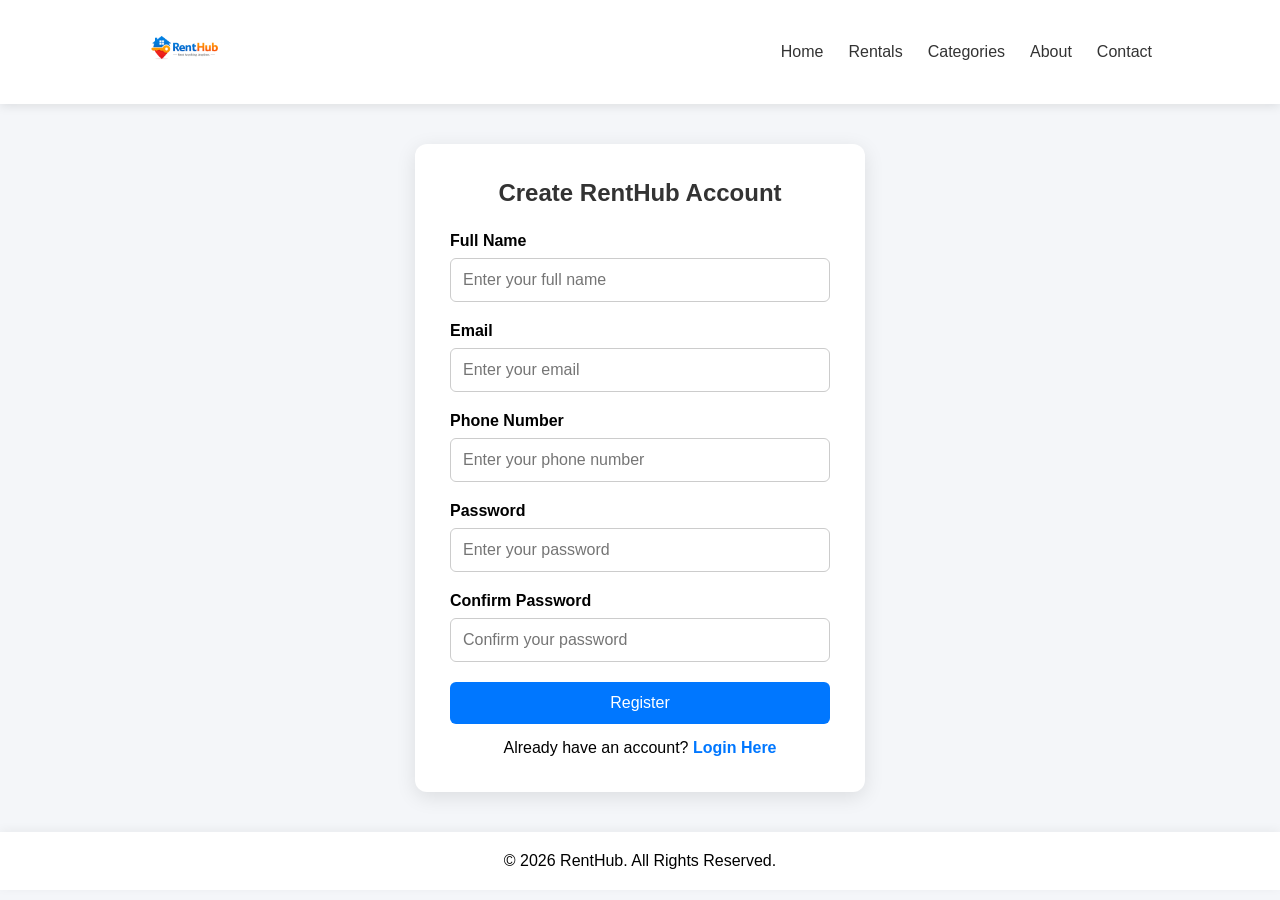
==== login.html @ 95689801 "Initial Login page" ====
<!DOCTYPE html>
<html lang="en">

<head>
    <meta charset="UTF-8">
    <meta name="viewport" content="width=device-width, initial-scale=1.0">
    <title>RentHub - Login</title>

    <link rel="icon" type="image/png" href="images/ChatGPT Image Jun 15, 2026, 09_57_55 AM.png">
    <link rel="stylesheet" href="register.css">
</head>

<body>

    <!-- Navbar -->
    <header>
        <nav class="navbar">

            <div class="logo">
                <img src="images/ChatGPT Image Jun 15, 2026, 09_57_55 AM.png" alt="RentHub Logo">
            </div>

            <ul class="nav-links">
                <li><a href="index.html">Home</a></li>
                <li><a href="#">Rentals</a></li>
                <li><a href="#">Categories</a></li>
                <li><a href="#">About</a></li>
                <li><a href="#">Contact</a></li>
            </ul>

        </nav>
    </header>

    <!-- Login Section -->
    <section class="login-section">

        <div class="login-container">

            <h2>Create RentHub Account</h2>

            <form>

                <div class="form-group">
                    <label>Full Name</label>
                    <input type="text" placeholder="Enter your full name" required>
                </div>

                <div class="form-group">
                    <label>Email</label>
                    <input type="email" placeholder="Enter your email" required>
                </div>

                <div class="form-group">
                    <label>Phone Number</label>
                    <input type="tel" placeholder="Enter your phone number" required>
                </div>

                <div class="form-group">
                    <label>Password</label>
                    <input type="password" placeholder="Enter your password" required>
                </div>

                <div class="form-group">
                    <label>Confirm Password</label>
                    <input type="password" placeholder="Confirm your password" required>
                </div>

                <button type="submit" class="login-btn">
                    Register
                </button>

                <p class="signup-text">
                    Already have an account?
                    <a href="login.html">Login Here</a>
                </p>

            </form>

        </div>

    </section>

    <!-- Footer -->
    <footer>
        <p>© 2026 RentHub. All Rights Reserved.</p>
    </footer>

</body>

</html>
---- register.css ----
/* Reset */
* {
    margin: 0;
    padding: 0;
    box-sizing: border-box;
}

/* Body */
body {
    font-family: Arial, sans-serif;
    background-color: #f4f6f9;
}

/* Navbar */
.navbar {
    display: flex;
    justify-content: space-between;
    align-items: center;
    padding: 10px 10%;
    background-color: white;
    box-shadow: 0 2px 10px rgba(0, 0, 0, 0.1);
}

.logo img {
    width: 120px;
    height: auto;
}

.nav-links {
    display: flex;
    list-style: none;
    gap: 25px;
}

.nav-links a {
    text-decoration: none;
    color: #333;
    font-weight: 500;
}

.nav-links a:hover {
    color: #0077ff;
}

/* Login Section */
.login-section {
    min-height: 80vh;
    display: flex;
    justify-content: center;
    align-items: center;
    padding: 40px 20px;
}

.login-container {
    width: 100%;
    max-width: 450px;
    background: white;
    padding: 35px;
    border-radius: 12px;
    box-shadow: 0 5px 20px rgba(0, 0, 0, 0.1);
}

.login-container h2 {
    text-align: center;
    margin-bottom: 25px;
    color: #333;
}

.form-group {
    margin-bottom: 20px;
}

.form-group label {
    display: block;
    margin-bottom: 8px;
    font-weight: 600;
}

.form-group input {
    width: 100%;
    padding: 12px;
    border: 1px solid #ccc;
    border-radius: 6px;
    font-size: 16px;
}

.login-btn {
    width: 100%;
    padding: 12px;
    border: none;
    background-color: #0077ff;
    color: white;
    font-size: 16px;
    border-radius: 6px;
    cursor: pointer;
    transition: 0.3s;
}

.login-btn:hover {
    background-color: #005fd1;
}

.signup-text {
    text-align: center;
    margin-top: 15px;
}

.signup-text a {
    color: #0077ff;
    text-decoration: none;
    font-weight: bold;
}

/* Footer */
footer {
    text-align: center;
    padding: 20px;
    background-color: white;
    box-shadow: 0 -2px 10px rgba(0, 0, 0, 0.05);
}

/* Mobile Responsive */
@media(max-width:768px) {

    .navbar {
        flex-direction: column;
        gap: 15px;
    }

    .nav-links {
        flex-direction: column;
        align-items: center;
        gap: 10px;
    }

    .login-container {
        padding: 25px;
    }

    .logo img {
        width: 70px;
    }
}
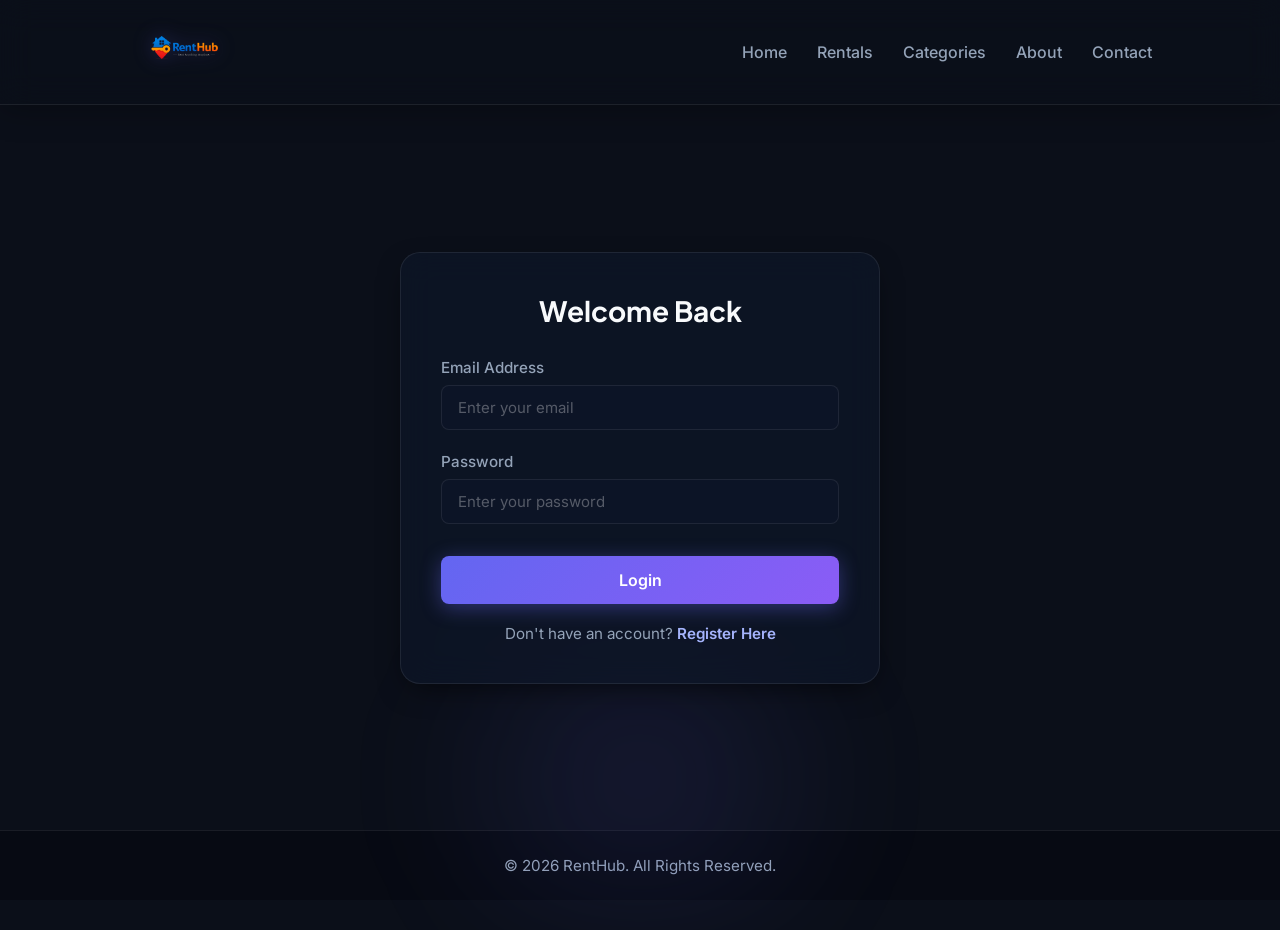
==== commit dc80bacf: "Transitions and chnage of theme" ====
--- a/login.html
+++ b/login.html
@@ -5,7 +5,6 @@
     <meta charset="UTF-8">
     <meta name="viewport" content="width=device-width, initial-scale=1.0">
     <title>RentHub - Login</title>
-
     <link rel="icon" type="image/png" href="images/ChatGPT Image Jun 15, 2026, 09_57_55 AM.png">
     <link rel="stylesheet" href="register.css">
 </head>
@@ -15,9 +14,8 @@
     <!-- Navbar -->
     <header>
         <nav class="navbar">
-
             <div class="logo">
-                <img src="images/ChatGPT Image Jun 15, 2026, 09_57_55 AM.png" alt="RentHub Logo">
+                <img src="images/ChatGPT Image Jun 15, 2026, 09_57_55 AM.png" alt="RentHub Logo" onclick="window.location.href='index.html'">
             </div>
 
             <ul class="nav-links">
@@ -27,32 +25,18 @@
                 <li><a href="#">About</a></li>
                 <li><a href="#">Contact</a></li>
             </ul>
-
         </nav>
     </header>
 
     <!-- Login Section -->
     <section class="login-section">
-
         <div class="login-container">
-
-            <h2>Create RentHub Account</h2>
+            <h2>Welcome Back</h2>
 
             <form>
-
                 <div class="form-group">
-                    <label>Full Name</label>
-                    <input type="text" placeholder="Enter your full name" required>
-                </div>
-
-                <div class="form-group">
-                    <label>Email</label>
+                    <label>Email Address</label>
                     <input type="email" placeholder="Enter your email" required>
-                </div>
-
-                <div class="form-group">
-                    <label>Phone Number</label>
-                    <input type="tel" placeholder="Enter your phone number" required>
                 </div>
 
                 <div class="form-group">
@@ -60,24 +44,16 @@
                     <input type="password" placeholder="Enter your password" required>
                 </div>
 
-                <div class="form-group">
-                    <label>Confirm Password</label>
-                    <input type="password" placeholder="Confirm your password" required>
-                </div>
-
                 <button type="submit" class="login-btn">
-                    Register
+                    Login
                 </button>
 
                 <p class="signup-text">
-                    Already have an account?
-                    <a href="login.html">Login Here</a>
+                    Don't have an account?
+                    <a href="register.html">Register Here</a>
                 </p>
-
             </form>
-
         </div>
-
     </section>
 
     <!-- Footer -->
@@ -87,4 +63,4 @@
 
 </body>
 
-</html>+</html>
--- a/register.css
+++ b/register.css
@@ -1,14 +1,38 @@
+@import url('https://fonts.googleapis.com/css2?family=Inter:wght@300;400;500;600;700&family=Plus+Jakarta+Sans:wght@400;500;600;700;800&display=swap');
+
+:root {
+    --bg-main: #0b0f19;
+    --bg-card: rgba(15, 23, 42, 0.65);
+    --bg-card-hover: rgba(23, 37, 84, 0.7);
+    --border-color: rgba(255, 255, 255, 0.08);
+    --border-hover: rgba(99, 102, 241, 0.4);
+    --text-primary: #f8fafc;
+    --text-secondary: #94a3b8;
+    --primary-gradient: linear-gradient(135deg, #6366f1 0%, #8b5cf6 100%);
+    --primary-glow: 0 4px 20px rgba(99, 102, 241, 0.4);
+    --accent-glow: 0 0 25px rgba(99, 102, 241, 0.15);
+    --card-shadow: 0 10px 30px -10px rgba(0, 0, 0, 0.7);
+    --font-heading: 'Plus Jakarta Sans', sans-serif;
+    --font-body: 'Inter', sans-serif;
+    --transition: all 0.3s cubic-bezier(0.4, 0, 0.2, 1);
+}
+
 /* Reset */
 * {
     margin: 0;
     padding: 0;
     box-sizing: border-box;
+    font-family: var(--font-body);
 }
 
 /* Body */
 body {
-    font-family: Arial, sans-serif;
-    background-color: #f4f6f9;
+    background-color: var(--bg-main);
+    color: var(--text-primary);
+    overflow-x: hidden;
+    min-height: 100vh;
+    display: flex;
+    flex-direction: column;
 }
 
 /* Navbar */
@@ -17,127 +41,212 @@
     justify-content: space-between;
     align-items: center;
     padding: 10px 10%;
-    background-color: white;
-    box-shadow: 0 2px 10px rgba(0, 0, 0, 0.1);
+    background: rgba(11, 15, 25, 0.8);
+    backdrop-filter: blur(16px);
+    -webkit-backdrop-filter: blur(16px);
+    border-bottom: 1px solid var(--border-color);
+    box-shadow: 0 4px 30px rgba(0, 0, 0, 0.3);
 }
 
 .logo img {
     width: 120px;
     height: auto;
+    filter: drop-shadow(0 0 10px rgba(99, 102, 241, 0.3));
+    transition: var(--transition);
+}
+
+.logo img:hover {
+    transform: scale(1.05);
 }
 
 .nav-links {
     display: flex;
     list-style: none;
-    gap: 25px;
+    gap: 30px;
 }
 
 .nav-links a {
     text-decoration: none;
-    color: #333;
+    color: var(--text-secondary);
     font-weight: 500;
+    transition: var(--transition);
+    position: relative;
+    padding: 5px 0;
 }
 
 .nav-links a:hover {
-    color: #0077ff;
-}
-
-/* Login Section */
+    color: var(--text-primary);
+}
+
+.nav-links a::after {
+    content: '';
+    position: absolute;
+    bottom: 0;
+    left: 0;
+    width: 0;
+    height: 2px;
+    background: var(--primary-gradient);
+    transition: var(--transition);
+}
+
+.nav-links a:hover::after {
+    width: 100%;
+}
+
+/* Login/Register Section */
 .login-section {
+    flex: 1;
     min-height: 80vh;
     display: flex;
     justify-content: center;
     align-items: center;
-    padding: 40px 20px;
+    padding: 60px 20px;
+    position: relative;
+}
+
+.login-section::after {
+    content: '';
+    position: absolute;
+    bottom: -100px;
+    left: 50%;
+    transform: translateX(-50%);
+    width: 600px;
+    height: 300px;
+    background: radial-gradient(circle, rgba(99, 102, 241, 0.12) 0%, transparent 70%);
+    filter: blur(50px);
+    pointer-events: none;
 }
 
 .login-container {
     width: 100%;
-    max-width: 450px;
-    background: white;
-    padding: 35px;
-    border-radius: 12px;
-    box-shadow: 0 5px 20px rgba(0, 0, 0, 0.1);
+    max-width: 480px;
+    background: var(--bg-card);
+    border: 1px solid var(--border-color);
+    padding: 40px;
+    border-radius: 20px;
+    backdrop-filter: blur(16px);
+    -webkit-backdrop-filter: blur(16px);
+    box-shadow: var(--card-shadow);
+    transition: var(--transition);
+    z-index: 2;
+}
+
+.login-container:hover {
+    border-color: var(--border-hover);
+    box-shadow: var(--accent-glow);
 }
 
 .login-container h2 {
     text-align: center;
-    margin-bottom: 25px;
-    color: #333;
+    margin-bottom: 30px;
+    color: var(--text-primary);
+    font-family: var(--font-heading);
+    font-size: 28px;
+    font-weight: 700;
 }
 
 .form-group {
-    margin-bottom: 20px;
+    margin-bottom: 22px;
 }
 
 .form-group label {
     display: block;
     margin-bottom: 8px;
-    font-weight: 600;
+    font-weight: 500;
+    color: var(--text-secondary);
+    font-size: 0.95rem;
 }
 
 .form-group input {
     width: 100%;
-    padding: 12px;
-    border: 1px solid #ccc;
-    border-radius: 6px;
-    font-size: 16px;
+    padding: 12px 16px;
+    background: rgba(15, 23, 42, 0.5);
+    border: 1px solid var(--border-color);
+    color: white;
+    border-radius: 8px;
+    font-size: 15px;
+    transition: var(--transition);
+    outline: none;
+}
+
+.form-group input:focus {
+    border-color: var(--primary-color);
+    box-shadow: 0 0 12px rgba(99, 102, 241, 0.2);
+    background: rgba(15, 23, 42, 0.8);
+}
+
+.form-group input::placeholder {
+    color: rgba(255, 255, 255, 0.3);
 }
 
 .login-btn {
     width: 100%;
-    padding: 12px;
+    padding: 14px;
     border: none;
-    background-color: #0077ff;
+    background: var(--primary-gradient);
     color: white;
     font-size: 16px;
-    border-radius: 6px;
+    font-weight: 600;
+    border-radius: 8px;
     cursor: pointer;
-    transition: 0.3s;
+    box-shadow: var(--primary-glow);
+    transition: var(--transition);
+    margin-top: 10px;
 }
 
 .login-btn:hover {
-    background-color: #005fd1;
+    transform: translateY(-2px);
+    box-shadow: 0 6px 22px rgba(99, 102, 241, 0.6);
 }
 
 .signup-text {
     text-align: center;
-    margin-top: 15px;
+    margin-top: 20px;
+    color: var(--text-secondary);
+    font-size: 0.95rem;
 }
 
 .signup-text a {
-    color: #0077ff;
+    color: #a5b4fc;
     text-decoration: none;
-    font-weight: bold;
+    font-weight: 600;
+    transition: var(--transition);
+}
+
+.signup-text a:hover {
+    color: white;
+    text-shadow: 0 0 10px rgba(165, 180, 252, 0.5);
 }
 
 /* Footer */
 footer {
     text-align: center;
-    padding: 20px;
-    background-color: white;
-    box-shadow: 0 -2px 10px rgba(0, 0, 0, 0.05);
+    padding: 25px;
+    background: #070a13;
+    border-top: 1px solid var(--border-color);
+    color: var(--text-secondary);
+    font-size: 0.95rem;
 }
 
 /* Mobile Responsive */
 @media(max-width:768px) {
-
     .navbar {
         flex-direction: column;
         gap: 15px;
+        padding: 15px;
     }
 
     .nav-links {
-        flex-direction: column;
-        align-items: center;
-        gap: 10px;
+        flex-wrap: wrap;
+        justify-content: center;
+        gap: 20px;
     }
 
     .login-container {
-        padding: 25px;
+        padding: 25px 20px;
     }
 
     .logo img {
-        width: 70px;
+        width: 90px;
     }
 }
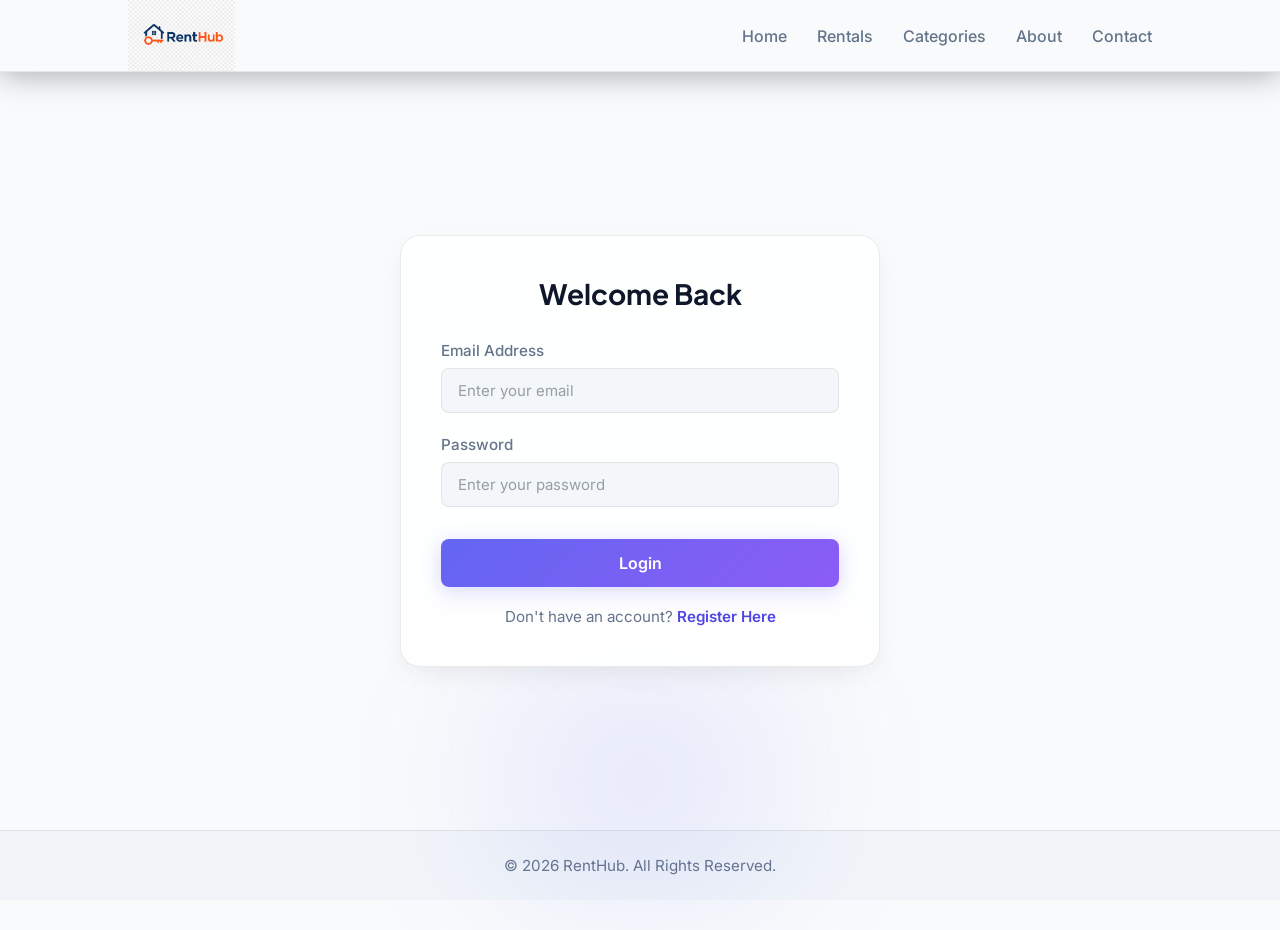
==== commit e6ee3462: "forms js added" ====
--- a/login.html
+++ b/login.html
@@ -5,20 +5,19 @@
     <meta charset="UTF-8">
     <meta name="viewport" content="width=device-width, initial-scale=1.0">
     <title>RentHub - Login</title>
-    <link rel="icon" type="image/png" href="images/ChatGPT Image Jun 15, 2026, 09_57_55 AM.png">
+    <link rel="icon" type="image/png" href="images/renthub-logo.png">
     <link rel="stylesheet" href="register.css">
 </head>
 
 <body>
 
-    <!-- Navbar -->
     <header>
         <nav class="navbar">
             <div class="logo">
-                <img src="images/ChatGPT Image Jun 15, 2026, 09_57_55 AM.png" alt="RentHub Logo" onclick="window.location.href='index.html'">
+                <img src="images/renthub-logo.png" alt="RentHub Logo" onclick="window.location.href='index.html'">
             </div>
 
-            <ul class="nav-links">
+            <ul class="nav-links" id="navLinks">
                 <li><a href="index.html">Home</a></li>
                 <li><a href="#">Rentals</a></li>
                 <li><a href="#">Categories</a></li>
@@ -61,6 +60,8 @@
         <p>© 2026 RentHub. All Rights Reserved.</p>
     </footer>
 
+    <script src="js/forms.js"></script>
+
 </body>
 
 </html>
--- a/register.css
+++ b/register.css
@@ -1,6 +1,29 @@
 @import url('https://fonts.googleapis.com/css2?family=Inter:wght@300;400;500;600;700&family=Plus+Jakarta+Sans:wght@400;500;600;700;800&display=swap');
 
 :root {
+    --bg-main: #f8fafc;
+    --bg-card: rgba(255, 255, 255, 0.85);
+    --bg-card-hover: rgba(241, 245, 249, 0.95);
+    --border-color: rgba(0, 0, 0, 0.08);
+    --border-hover: rgba(99, 102, 241, 0.4);
+    --text-primary: #0f172a;
+    --text-secondary: #64748b;
+    --primary-gradient: linear-gradient(135deg, #6366f1 0%, #8b5cf6 100%);
+    --primary-glow: 0 4px 20px rgba(99, 102, 241, 0.25);
+    --accent-glow: 0 10px 25px rgba(99, 102, 241, 0.08);
+    --card-shadow: 0 10px 30px -10px rgba(0, 0, 0, 0.1);
+    --font-heading: 'Plus Jakarta Sans', sans-serif;
+    --font-body: 'Inter', sans-serif;
+    --transition: all 0.3s cubic-bezier(0.4, 0, 0.2, 1);
+    --accent-color: #4f46e5;
+    --bg-nav: rgba(248, 250, 252, 0.8);
+    --input-bg: rgba(241, 245, 249, 0.8);
+    --input-text: #0f172a;
+    --input-placeholder: rgba(15, 23, 42, 0.4);
+    --footer-bg: #f1f5f9;
+}
+
+.dark-theme {
     --bg-main: #0b0f19;
     --bg-card: rgba(15, 23, 42, 0.65);
     --bg-card-hover: rgba(23, 37, 84, 0.7);
@@ -8,13 +31,15 @@
     --border-hover: rgba(99, 102, 241, 0.4);
     --text-primary: #f8fafc;
     --text-secondary: #94a3b8;
-    --primary-gradient: linear-gradient(135deg, #6366f1 0%, #8b5cf6 100%);
     --primary-glow: 0 4px 20px rgba(99, 102, 241, 0.4);
     --accent-glow: 0 0 25px rgba(99, 102, 241, 0.15);
     --card-shadow: 0 10px 30px -10px rgba(0, 0, 0, 0.7);
-    --font-heading: 'Plus Jakarta Sans', sans-serif;
-    --font-body: 'Inter', sans-serif;
-    --transition: all 0.3s cubic-bezier(0.4, 0, 0.2, 1);
+    --accent-color: #a5b4fc;
+    --bg-nav: rgba(11, 15, 25, 0.8);
+    --input-bg: rgba(15, 23, 42, 0.5);
+    --input-text: white;
+    --input-placeholder: rgba(255, 255, 255, 0.3);
+    --footer-bg: #070a13;
 }
 
 /* Reset */
@@ -40,23 +65,29 @@
     display: flex;
     justify-content: space-between;
     align-items: center;
-    padding: 10px 10%;
-    background: rgba(11, 15, 25, 0.8);
+    height: 72px;
+    padding: 0 10%;
+    background: var(--bg-nav);
     backdrop-filter: blur(16px);
     -webkit-backdrop-filter: blur(16px);
     border-bottom: 1px solid var(--border-color);
     box-shadow: 0 4px 30px rgba(0, 0, 0, 0.3);
 }
 
+.logo {
+    display: flex;
+    align-items: center;
+    align-self: stretch;
+    flex-shrink: 0;
+    line-height: 0;
+}
+
 .logo img {
-    width: 120px;
-    height: auto;
-    filter: drop-shadow(0 0 10px rgba(99, 102, 241, 0.3));
-    transition: var(--transition);
-}
-
-.logo img:hover {
-    transform: scale(1.05);
+    height: 100%;
+    width: auto;
+    display: block;
+    cursor: pointer;
+    object-fit: contain;
 }
 
 .nav-links {
@@ -69,7 +100,6 @@
     text-decoration: none;
     color: var(--text-secondary);
     font-weight: 500;
-    transition: var(--transition);
     position: relative;
     padding: 5px 0;
 }
@@ -86,7 +116,6 @@
     width: 0;
     height: 2px;
     background: var(--primary-gradient);
-    transition: var(--transition);
 }
 
 .nav-links a:hover::after {
@@ -160,9 +189,9 @@
 .form-group input {
     width: 100%;
     padding: 12px 16px;
-    background: rgba(15, 23, 42, 0.5);
+    background: var(--input-bg);
     border: 1px solid var(--border-color);
-    color: white;
+    color: var(--input-text);
     border-radius: 8px;
     font-size: 15px;
     transition: var(--transition);
@@ -170,13 +199,13 @@
 }
 
 .form-group input:focus {
-    border-color: var(--primary-color);
+    border-color: var(--border-hover);
     box-shadow: 0 0 12px rgba(99, 102, 241, 0.2);
-    background: rgba(15, 23, 42, 0.8);
+    background: var(--bg-card);
 }
 
 .form-group input::placeholder {
-    color: rgba(255, 255, 255, 0.3);
+    color: var(--input-placeholder);
 }
 
 .login-btn {
@@ -207,46 +236,146 @@
 }
 
 .signup-text a {
-    color: #a5b4fc;
+    color: var(--accent-color);
     text-decoration: none;
     font-weight: 600;
     transition: var(--transition);
 }
 
 .signup-text a:hover {
-    color: white;
-    text-shadow: 0 0 10px rgba(165, 180, 252, 0.5);
+    color: var(--text-primary);
+    text-shadow: 0 0 10px rgba(165, 180, 252, 0.2);
 }
 
 /* Footer */
 footer {
     text-align: center;
     padding: 25px;
-    background: #070a13;
+    background: var(--footer-bg);
     border-top: 1px solid var(--border-color);
     color: var(--text-secondary);
     font-size: 0.95rem;
 }
 
+/* Hamburger Menu Button */
+.hamburger {
+    display: none;
+    flex-direction: column;
+    justify-content: space-between;
+    width: 24px;
+    height: 18px;
+    background: transparent;
+    border: none;
+    cursor: pointer;
+    padding: 0;
+    z-index: 1001;
+}
+
+.hamburger span {
+    width: 100%;
+    height: 2px;
+    background-color: var(--text-primary);
+    border-radius: 2px;
+}
+
+.hamburger.active span:nth-child(1) {
+    transform: translateY(8px) rotate(45deg);
+}
+
+.hamburger.active span:nth-child(2) {
+    opacity: 0;
+}
+
+.hamburger.active span:nth-child(3) {
+    transform: translateY(-8px) rotate(-45deg);
+}
+
 /* Mobile Responsive */
-@media(max-width:768px) {
+@media (max-width: 1024px) {
     .navbar {
+        height: 64px;
+        padding: 0 5%;
+    }
+
+    .hamburger {
+        display: flex;
+    }
+
+    .nav-links {
+        position: fixed;
+        top: 0;
+        right: -100%;
+        width: 300px;
+        height: 100vh;
+        background: var(--bg-main);
+        backdrop-filter: blur(20px);
+        -webkit-backdrop-filter: blur(20px);
+        border-left: 1px solid var(--border-color);
         flex-direction: column;
-        gap: 15px;
-        padding: 15px;
-    }
-
-    .nav-links {
-        flex-wrap: wrap;
         justify-content: center;
-        gap: 20px;
+        align-items: center;
+        gap: 30px;
+        z-index: 1000;
+        box-shadow: -10px 0 30px rgba(0, 0, 0, 0.5);
+        padding: 40px;
+    }
+
+    .nav-links.active {
+        right: 0;
+    }
+}
+
+@media (max-width: 768px) {
+    .login-section {
+        padding: 40px 15px;
     }
 
     .login-container {
-        padding: 25px 20px;
-    }
-
-    .logo img {
-        width: 90px;
-    }
+        padding: 30px 20px;
+    }
+
+    .login-container h2 {
+        font-size: 24px;
+        margin-bottom: 20px;
+    }
+
+    .navbar {
+        height: 56px;
+    }
+}
+
+@media (max-width: 480px) {
+    .login-container {
+        padding: 20px 15px;
+        border-radius: 12px;
+    }
+}
+
+/* Theme Toggle Button */
+.theme-toggle-btn {
+    background: transparent;
+    border: 1px solid var(--border-color);
+    color: var(--text-primary);
+    cursor: pointer;
+    font-size: 1.2rem;
+    padding: 8px 12px;
+    border-radius: 8px;
+    transition: var(--transition);
+    display: flex;
+    align-items: center;
+    justify-content: center;
+}
+.theme-toggle-btn:hover {
+    background: var(--bg-card-hover);
+    border-color: var(--border-hover);
+}
+
+.theme-toggle-btn svg {
+    width: 20px;
+    height: 20px;
+    fill: currentColor;
+}
+
+.theme-toggle-btn svg.hidden {
+    display: none;
 }
